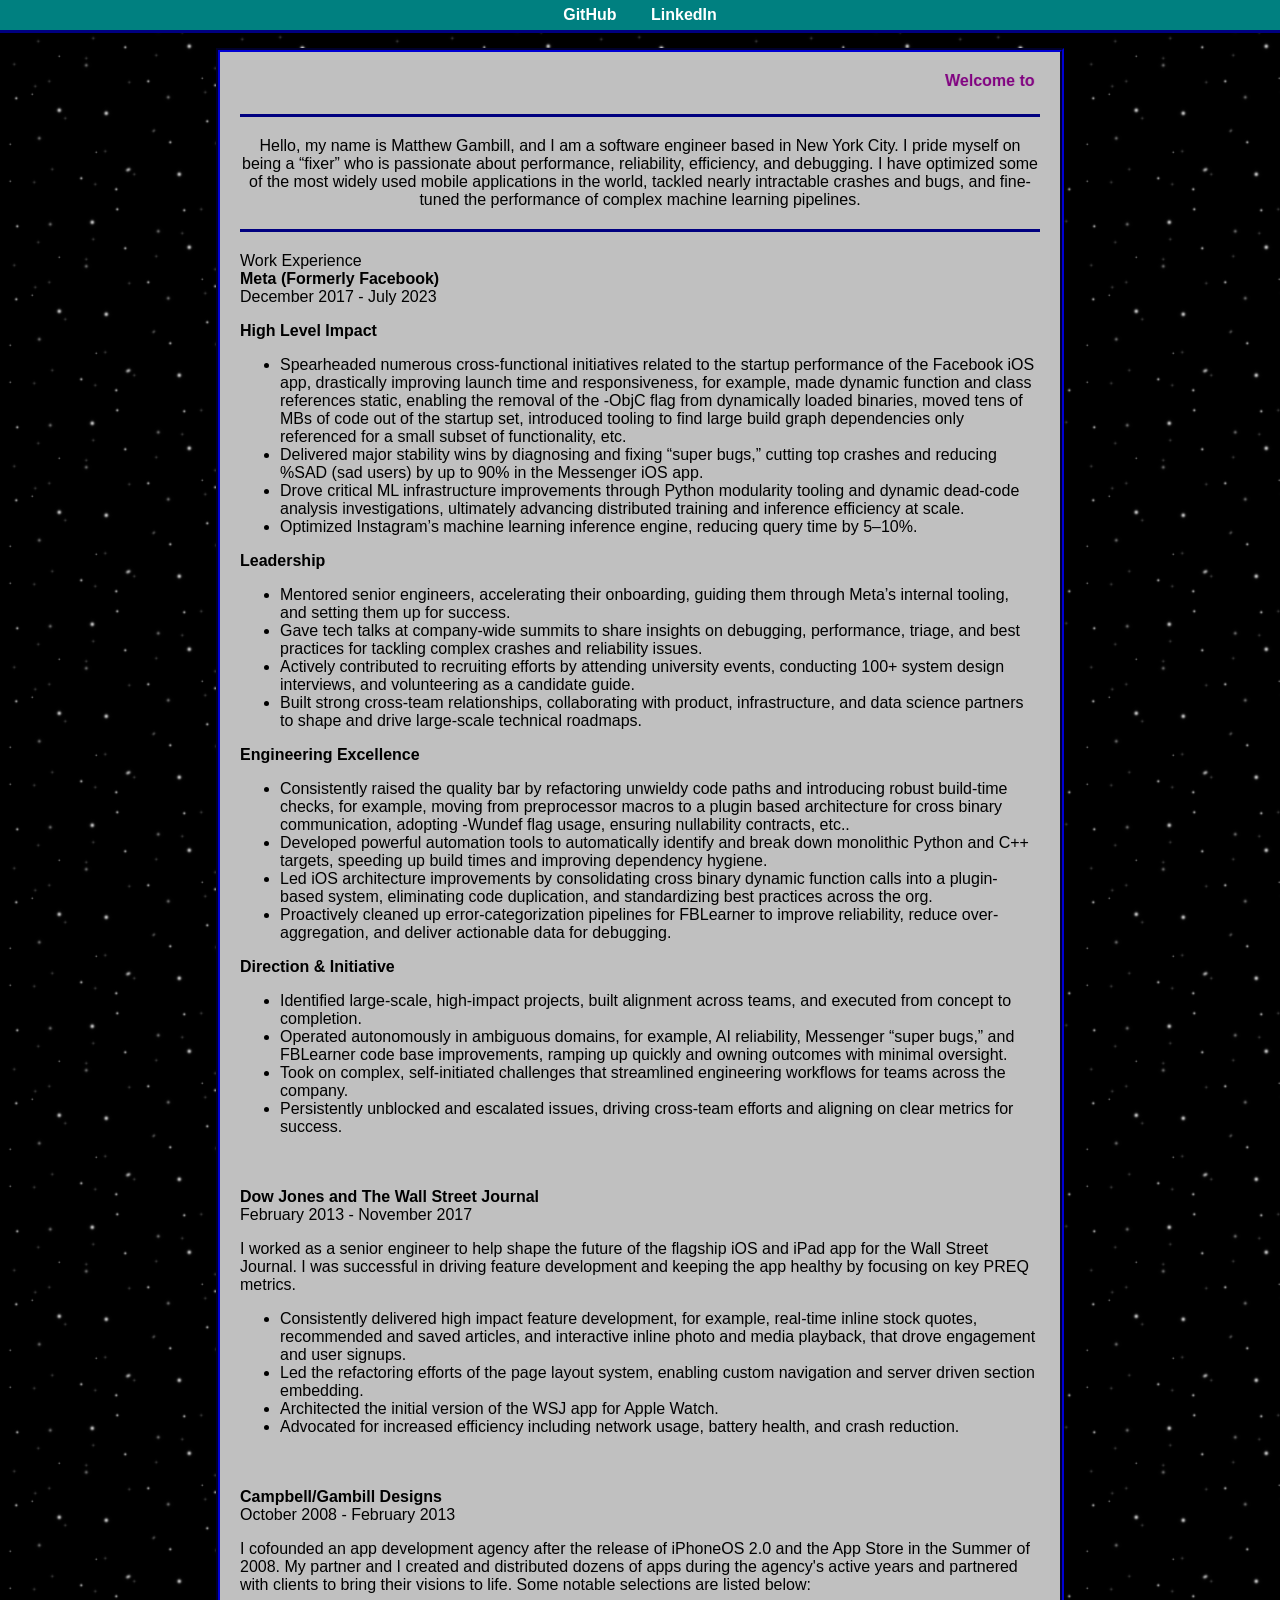
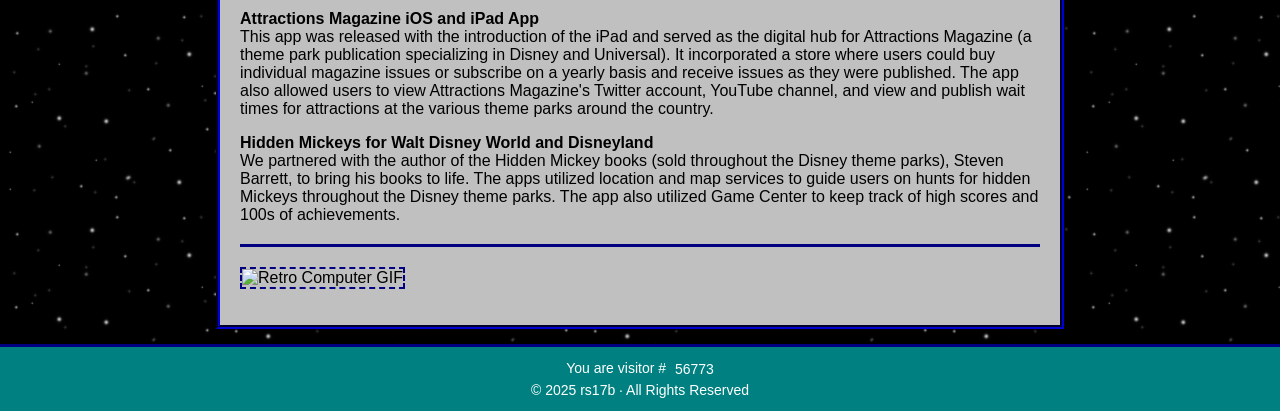
==== index.html @ 5451d9e7 "add index.html" ====
<!DOCTYPE html>
<html>
<head>
  <meta charset="utf-8">
  <title>rs17b...in space!</title>
  <style>
    body {
      background-color: #000;
      background-image: url('space.gif'); 
      background-repeat: repeat;
      font-family: "Comic Sans", "Comic Sans MS", "Chalkboard", "ChalkboardSE-Regular", sans-serif;
      color: #000000;
      margin: 0;
      padding: 0;
    }
    @keyframes blink {
      0%   { opacity: 1; }
      50%  { opacity: 0; }
      100% { opacity: 1; }
    }
    .blink {
      animation: blink 1s infinite;
    }
    .navbar {
      background-color: #008080;
      text-align: center;
      padding: 6px 0;
      border-bottom: 3px solid #000080;
    }
    .navbar a {
      font-weight: bold;
      color: #FFFFFF;
      text-decoration: none;
      margin: 0 15px;
    }
    .navbar a:hover {
      text-decoration: underline;
    }
    .container {
      width: 80%;
      max-width: 800px;
      margin: 15px auto;
      background-color: #C0C0C0;
      border: 4px groove #000080;
      padding: 20px;
    }

    h1 {
      color: #000080;
      text-align: center;
    }
    footer {
      text-align: center;
      font-size: 14px;
      background-color: #008080; /* teal */
      border-top: 3px solid #000080;
      padding: 8px 0;
      color: #FFFFFF;
    }
    footer p {
      margin: 5px 0;
    }
    .web-rings {
      margin-top: 10px;
    }
    .web-rings a {
      font-weight: bold;
      color: #FFFFFF;
      text-decoration: none;
      margin: 0 10px;
    }
    .web-rings a:hover {
      text-decoration: underline;
    }
    .counter {
      display: inline-block;
      vertical-align: middle;
      margin-left: 5px;
    }
    .counter img {
      width: 16px;
      height: 22px;
      margin: 0 1px;
    }
    hr {
      border: none;
      border-top: 3px solid #000080; 
      margin: 20px 0;
    }
  </style>
</head>
<body>
  <div class="navbar">
<!--     <a href="about.html">About</a> -->
    <a href="https://github.com/rs17b">GitHub</a>
    <a href="https://www.linkedin.com/in/rs17b">LinkedIn</a>
  </div>
  <div class="container">
    <marquee behavior="scroll" direction="left" scrollamount="4" style="color: #800080; font-weight: bold;">
      Welcome to My Website!!! The Official Homepage for All Things Matthew Gambill!!!! 
    </marquee>
    <hr>
    <p align="center">
		Hello, my name is Matthew Gambill, and I am a software engineer based in New York City. I pride myself on being a “fixer” who is passionate about performance, reliability, efficiency, and debugging. I have optimized some of the most widely used mobile applications in the world, tackled nearly intractable crashes and bugs, and fine-tuned the performance of complex machine learning pipelines.
    </p>
    <hr>
    <p>
    	Work Experience
    	<br>
    	<strong>Meta (Formerly Facebook)</strong>
    	<br>
    	December 2017 - July 2023
    	<br>
    	<p>
			<strong>High Level Impact</strong>
			<br>
			<ul>
				<li>Spearheaded numerous cross-functional initiatives related to the startup performance of the Facebook iOS app, drastically improving launch time and responsiveness, for example, made dynamic function and class references static, enabling the removal of the -ObjC flag from dynamically loaded binaries, moved tens of MBs of code out of the startup set, introduced tooling to find large build graph dependencies only referenced for a small subset of functionality, etc.</li>
				<li>Delivered major stability wins by diagnosing and fixing “super bugs,” cutting top crashes and reducing %SAD (sad users) by up to 90% in the Messenger iOS app.</li>
				<li>Drove critical ML infrastructure improvements through Python modularity tooling and dynamic dead-code analysis investigations, ultimately advancing distributed training and inference efficiency at scale.</li>
				<li>Optimized Instagram’s machine learning inference engine, reducing query time by 5–10%.</li>
			</ul>
			<strong>Leadership</strong>
			<br>
			<ul>
				<li>Mentored senior engineers, accelerating their onboarding, guiding them through Meta’s internal tooling, and setting them up for success.</li>
				<li>Gave tech talks at company-wide summits to share insights on debugging, performance, triage, and best practices for tackling complex crashes and reliability issues.</li>
				<li>Actively contributed to recruiting efforts by attending university events, conducting 100+ system design interviews, and volunteering as a candidate guide.</li>
				<li>Built strong cross-team relationships, collaborating with product, infrastructure, and data science partners to shape and drive large-scale technical roadmaps.</li>
			</ul>
			<strong>Engineering Excellence</strong>
			<br>
			<ul>
				<li>Consistently raised the quality bar by refactoring unwieldy code paths and introducing robust build-time checks, for example, moving from preprocessor macros to a plugin based architecture for cross binary communication, adopting -Wundef flag usage, ensuring nullability contracts, etc..</li>
				<li>Developed powerful automation tools to automatically identify and break down monolithic Python and C++ targets, speeding up build times and improving dependency hygiene.</li>
				<li>Led iOS architecture improvements by consolidating cross binary dynamic function calls into a plugin-based system, eliminating code duplication, and standardizing best practices across the org.</li>
				<li>Proactively cleaned up error-categorization pipelines for FBLearner to improve reliability, reduce over-aggregation, and deliver actionable data for debugging.</li>
			</ul>
			<strong>Direction & Initiative</strong>
			<br>
			<ul>
				<li>Identified large-scale, high-impact projects, built alignment across teams, and executed from concept to completion.</li>
				<li>Operated autonomously in ambiguous domains, for example, AI reliability, Messenger “super bugs,” and FBLearner code base improvements, ramping up quickly and owning outcomes with minimal oversight.</li>
				<li>Took on complex, self-initiated challenges that streamlined engineering workflows for teams across the company.</li>
				<li>Persistently unblocked and escalated issues, driving cross-team efforts and aligning on clear metrics for success.</li>
			</ul>
		</p>
    	<br>
    	<br>
    	<strong>Dow Jones and The Wall Street Journal</strong>
    	<br>
    	February 2013 - November 2017
    	<br>
    	<p>
    		I worked as a senior engineer to help shape the future of the flagship iOS and iPad app for the Wall Street Journal. I was successful in driving feature development and keeping the app healthy by focusing on key PREQ metrics.
    		<ul>
    			<li>Consistently delivered high impact feature development, for example, real-time inline stock quotes, recommended and saved articles, and interactive inline photo and media playback, that drove engagement and user signups.</li>
    			<li>Led the refactoring efforts of the page layout system, enabling custom navigation and server driven section embedding.</li>
    			<li>Architected the initial version of the WSJ app for Apple Watch.</li>
    			<li>Advocated for increased efficiency including network usage, battery health, and crash reduction.</li>
    		</ul>
		</p>
    	<br>
    	<br>
    	<strong>Campbell/Gambill Designs</strong>
    	<br>
    	October 2008 - February 2013
    	<br>
    	<p>
    		I cofounded an app development agency after the release of iPhoneOS 2.0 and the App Store in the Summer of 2008. My partner and I created and distributed dozens of apps during the agency's active years and partnered with clients to bring their visions to life. Some notable selections are listed below:
    		<p>
    			<strong>Attractions Magazine iOS and iPad App</strong>
	    		<br>
    			This app was released with the introduction of the iPad and served as the digital hub for Attractions Magazine (a theme park publication specializing in Disney and Universal). It incorporated a store where users could buy individual magazine issues or subscribe on a yearly basis and receive issues as they were published. The app also allowed users to view Attractions Magazine's Twitter account, YouTube channel, and view and publish wait times for attractions at the various theme parks around the country.
    		</p>
    		<p>
    			<strong>Hidden Mickeys for Walt Disney World and Disneyland</strong>
	    		<br>
				We partnered with the author of the Hidden Mickey books (sold throughout the Disney theme parks), Steven Barrett, to bring his books to life. The apps utilized location and map services to guide users on hunts for hidden Mickeys throughout the Disney theme parks. The app also utilized Game Center to keep track of high scores and 100s of achievements.
    		</p>
		</p>
    </p>
    <hr>
    <p>
      <img 
        src="https://media.giphy.com/media/l0HUpt2s9Pclgt9Vm/giphy.gif" 
        width="200" 
        height="150" 
        style="border: 2px dashed #000080;" 
        alt="Retro Computer GIF"
      >
    </p>
  </div>
  <footer>
    <p>
      You are visitor #
      <span id="counter" class="counter"></span>
    </p>
    <p>&copy; 2025 rs17b &middot; All Rights Reserved</p>
  </footer>
  <script>
    const randomVisitorCount = Math.floor(Math.random() * 99999) + 1;
    const counterContainer = document.getElementById('counter');
    const textContainer = document.createElement('div');
    textContainer.textContent = randomVisitorCount;
    counterContainer.appendChild(textContainer);
  </script>
</body>
</html>
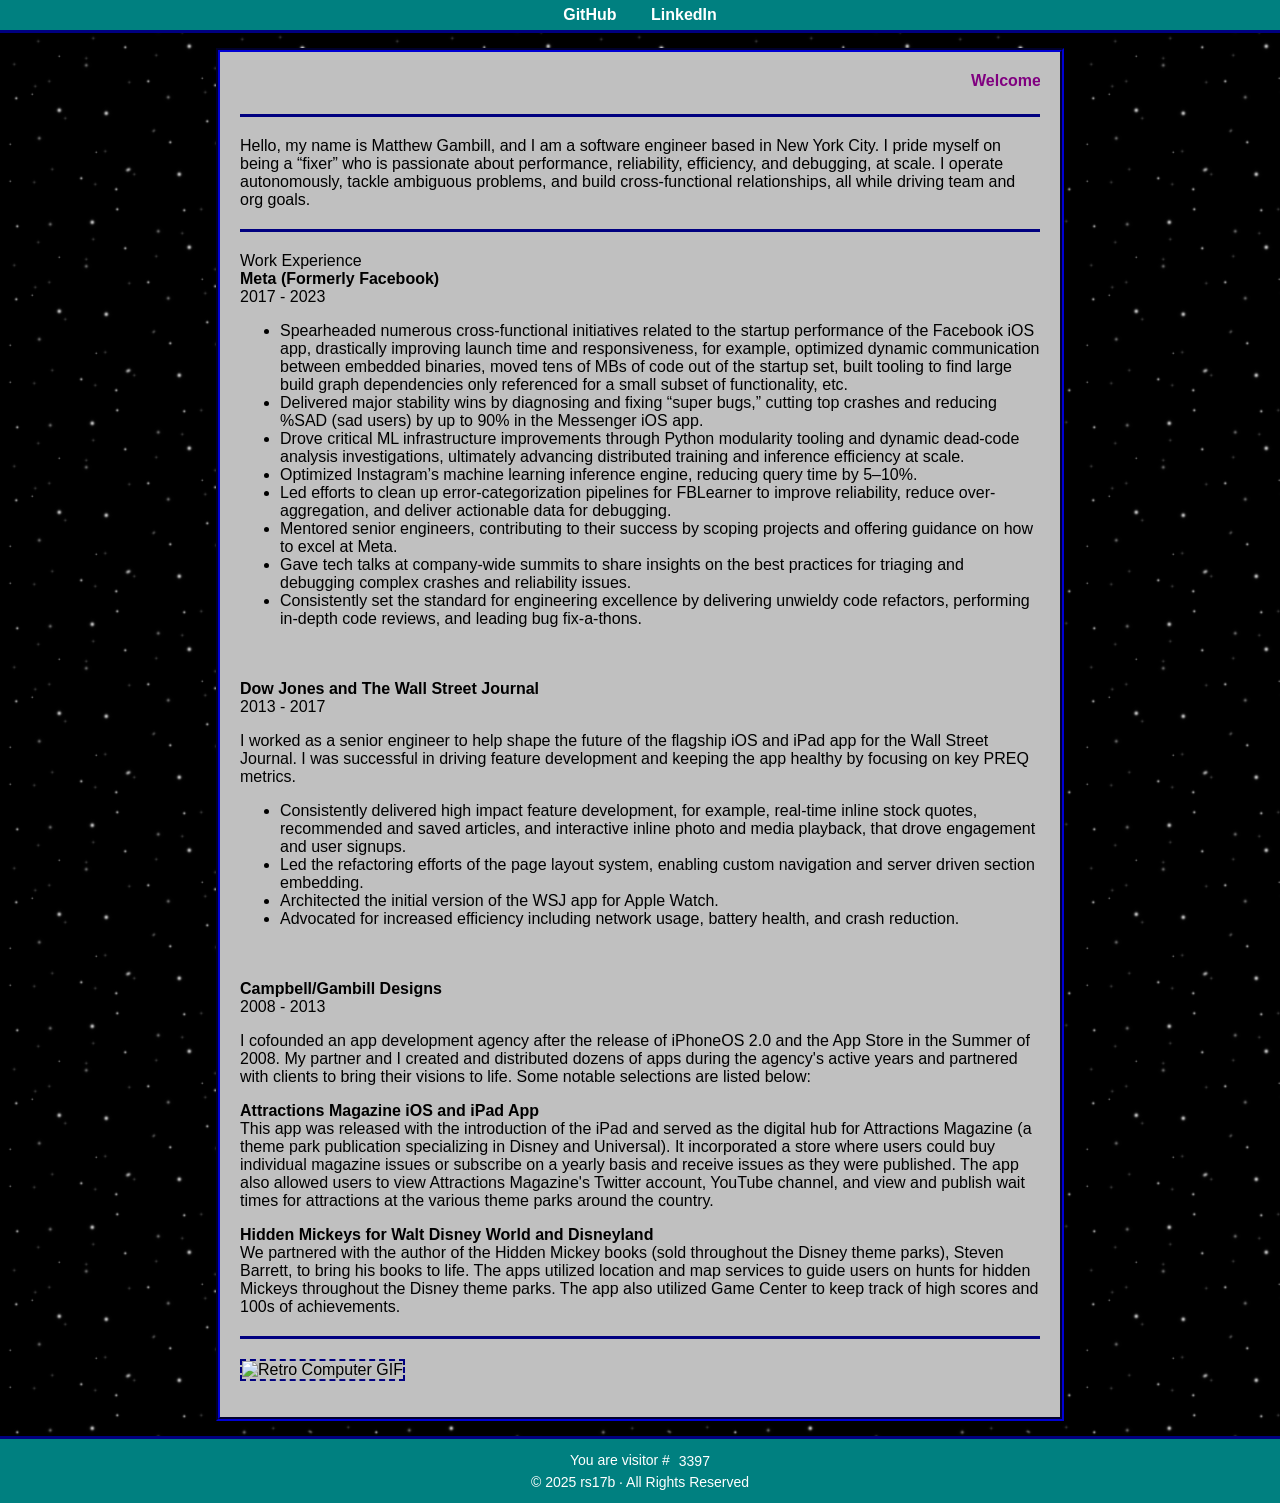
==== commit 7364d868: "update formatting and verbiage" ====
--- a/index.html
+++ b/index.html
@@ -100,8 +100,8 @@
       Welcome to My Website!!! The Official Homepage for All Things Matthew Gambill!!!! 
     </marquee>
     <hr>
-    <p align="center">
-		Hello, my name is Matthew Gambill, and I am a software engineer based in New York City. I pride myself on being a “fixer” who is passionate about performance, reliability, efficiency, and debugging. I have optimized some of the most widely used mobile applications in the world, tackled nearly intractable crashes and bugs, and fine-tuned the performance of complex machine learning pipelines.
+    <p align="left">
+		Hello, my name is Matthew Gambill, and I am a software engineer based in New York City. I pride myself on being a “fixer” who is passionate about performance, reliability, efficiency, and debugging, at scale. I operate autonomously, tackle ambiguous problems, and build cross-functional relationships, all while driving team and org goals.
     </p>
     <hr>
     <p>
@@ -109,47 +109,25 @@
     	<br>
     	<strong>Meta (Formerly Facebook)</strong>
     	<br>
-    	December 2017 - July 2023
+    	2017 - 2023
     	<br>
     	<p>
-			<strong>High Level Impact</strong>
-			<br>
 			<ul>
-				<li>Spearheaded numerous cross-functional initiatives related to the startup performance of the Facebook iOS app, drastically improving launch time and responsiveness, for example, made dynamic function and class references static, enabling the removal of the -ObjC flag from dynamically loaded binaries, moved tens of MBs of code out of the startup set, introduced tooling to find large build graph dependencies only referenced for a small subset of functionality, etc.</li>
+				<li>Spearheaded numerous cross-functional initiatives related to the startup performance of the Facebook iOS app, drastically improving launch time and responsiveness, for example, optimized dynamic communication between embedded binaries, moved tens of MBs of code out of the startup set, built tooling to find large build graph dependencies only referenced for a small subset of functionality, etc.</li>
 				<li>Delivered major stability wins by diagnosing and fixing “super bugs,” cutting top crashes and reducing %SAD (sad users) by up to 90% in the Messenger iOS app.</li>
 				<li>Drove critical ML infrastructure improvements through Python modularity tooling and dynamic dead-code analysis investigations, ultimately advancing distributed training and inference efficiency at scale.</li>
-				<li>Optimized Instagram’s machine learning inference engine, reducing query time by 5–10%.</li>
-			</ul>
-			<strong>Leadership</strong>
-			<br>
-			<ul>
-				<li>Mentored senior engineers, accelerating their onboarding, guiding them through Meta’s internal tooling, and setting them up for success.</li>
-				<li>Gave tech talks at company-wide summits to share insights on debugging, performance, triage, and best practices for tackling complex crashes and reliability issues.</li>
-				<li>Actively contributed to recruiting efforts by attending university events, conducting 100+ system design interviews, and volunteering as a candidate guide.</li>
-				<li>Built strong cross-team relationships, collaborating with product, infrastructure, and data science partners to shape and drive large-scale technical roadmaps.</li>
-			</ul>
-			<strong>Engineering Excellence</strong>
-			<br>
-			<ul>
-				<li>Consistently raised the quality bar by refactoring unwieldy code paths and introducing robust build-time checks, for example, moving from preprocessor macros to a plugin based architecture for cross binary communication, adopting -Wundef flag usage, ensuring nullability contracts, etc..</li>
-				<li>Developed powerful automation tools to automatically identify and break down monolithic Python and C++ targets, speeding up build times and improving dependency hygiene.</li>
-				<li>Led iOS architecture improvements by consolidating cross binary dynamic function calls into a plugin-based system, eliminating code duplication, and standardizing best practices across the org.</li>
-				<li>Proactively cleaned up error-categorization pipelines for FBLearner to improve reliability, reduce over-aggregation, and deliver actionable data for debugging.</li>
-			</ul>
-			<strong>Direction & Initiative</strong>
-			<br>
-			<ul>
-				<li>Identified large-scale, high-impact projects, built alignment across teams, and executed from concept to completion.</li>
-				<li>Operated autonomously in ambiguous domains, for example, AI reliability, Messenger “super bugs,” and FBLearner code base improvements, ramping up quickly and owning outcomes with minimal oversight.</li>
-				<li>Took on complex, self-initiated challenges that streamlined engineering workflows for teams across the company.</li>
-				<li>Persistently unblocked and escalated issues, driving cross-team efforts and aligning on clear metrics for success.</li>
+				<li>Optimized Instagram’s machine learning inference engine, reducing query time by 5–10%.</il>
+				<li>Led efforts to clean up error-categorization pipelines for FBLearner to improve reliability, reduce over-aggregation, and deliver actionable data for debugging.</li>
+				<li>Mentored senior engineers, contributing to their success by scoping projects and offering guidance on how to excel at Meta.</li>
+				<li>Gave tech talks at company-wide summits to share insights on the best practices for triaging and debugging complex crashes and reliability issues.</li>
+				<li>Consistently set the standard for engineering excellence by delivering unwieldy code refactors, performing in-depth code reviews, and leading bug fix-a-thons.</li>
 			</ul>
 		</p>
     	<br>
     	<br>
     	<strong>Dow Jones and The Wall Street Journal</strong>
     	<br>
-    	February 2013 - November 2017
+    	2013 - 2017
     	<br>
     	<p>
     		I worked as a senior engineer to help shape the future of the flagship iOS and iPad app for the Wall Street Journal. I was successful in driving feature development and keeping the app healthy by focusing on key PREQ metrics.
@@ -164,7 +142,7 @@
     	<br>
     	<strong>Campbell/Gambill Designs</strong>
     	<br>
-    	October 2008 - February 2013
+    	2008 - 2013
     	<br>
     	<p>
     		I cofounded an app development agency after the release of iPhoneOS 2.0 and the App Store in the Summer of 2008. My partner and I created and distributed dozens of apps during the agency's active years and partnered with clients to bring their visions to life. Some notable selections are listed below:
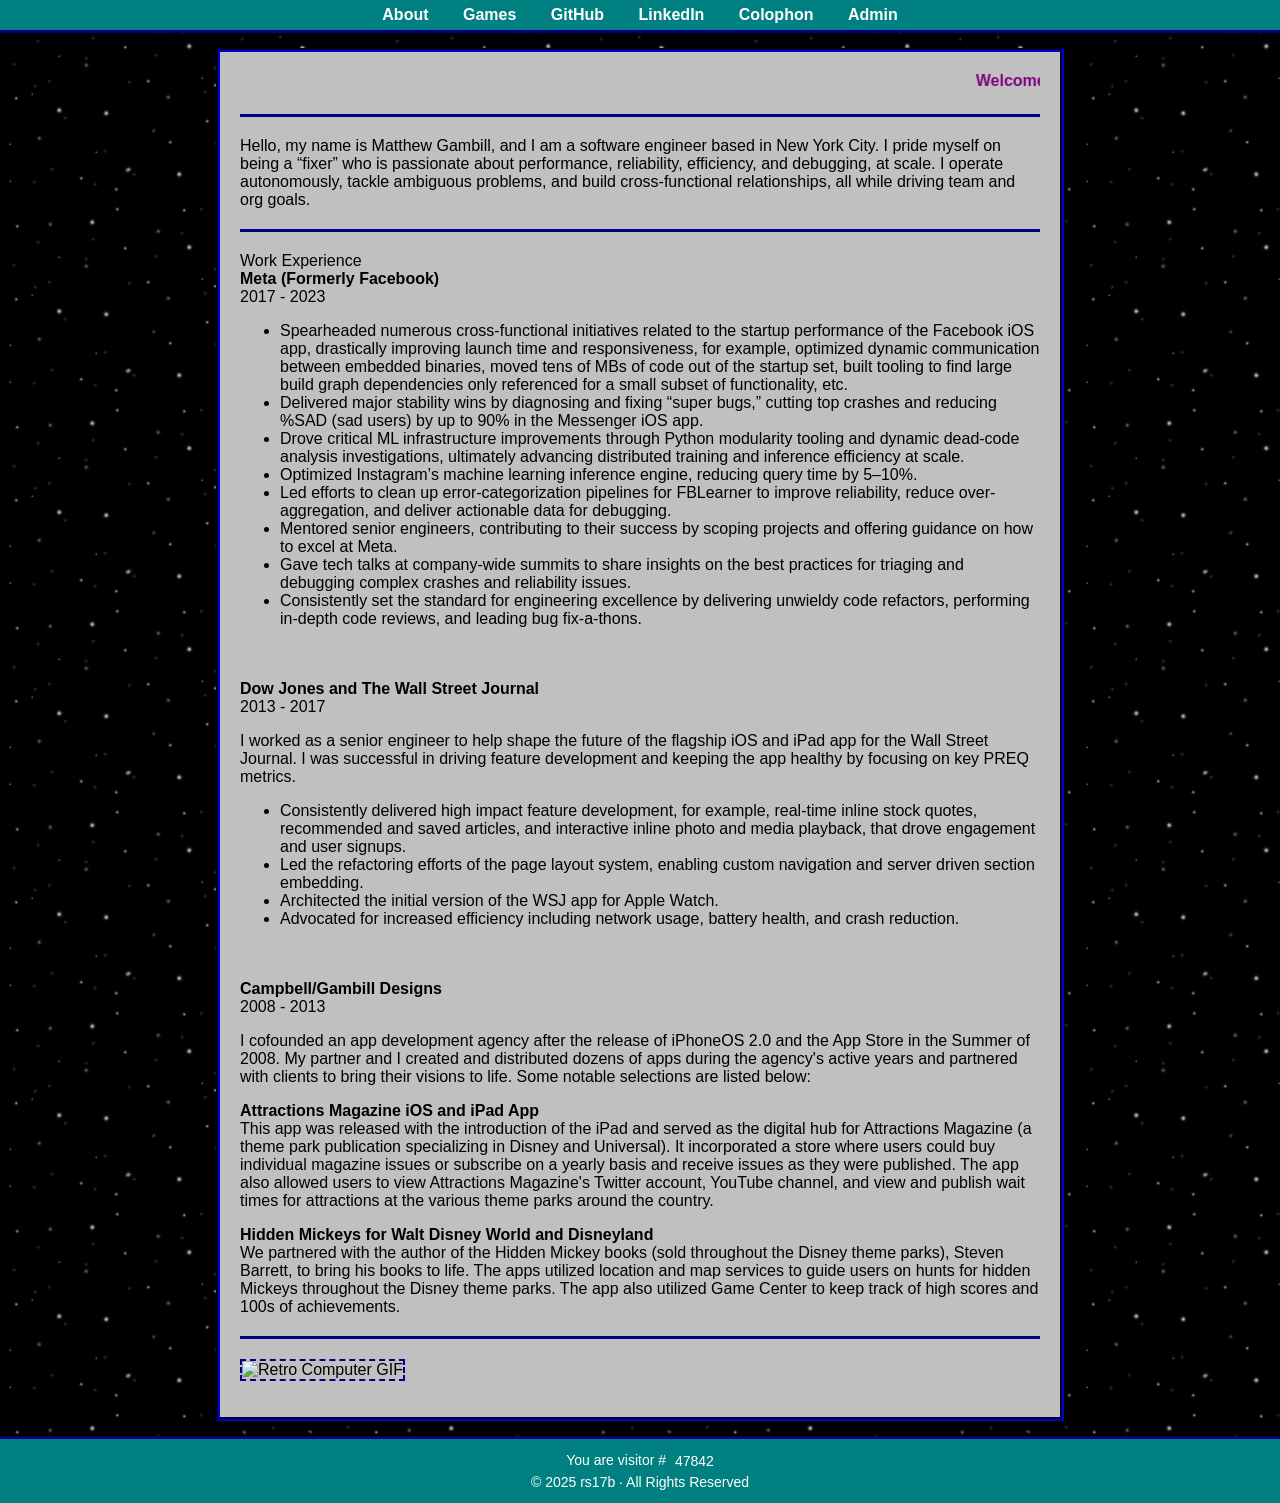
==== commit 6e7893f4: "Add new sections + under_construction" ====
--- a/index.html
+++ b/index.html
@@ -91,9 +91,12 @@
 </head>
 <body>
   <div class="navbar">
-<!--     <a href="about.html">About</a> -->
+    <a href="index.html">About</a>
+    <a href="under_construction.html">Games</a>
     <a href="https://github.com/rs17b">GitHub</a>
     <a href="https://www.linkedin.com/in/rs17b">LinkedIn</a>
+    <a href="under_construction.html">Colophon</a>
+    <a href="under_construction.html">Admin</a>
   </div>
   <div class="container">
     <marquee behavior="scroll" direction="left" scrollamount="4" style="color: #800080; font-weight: bold;">
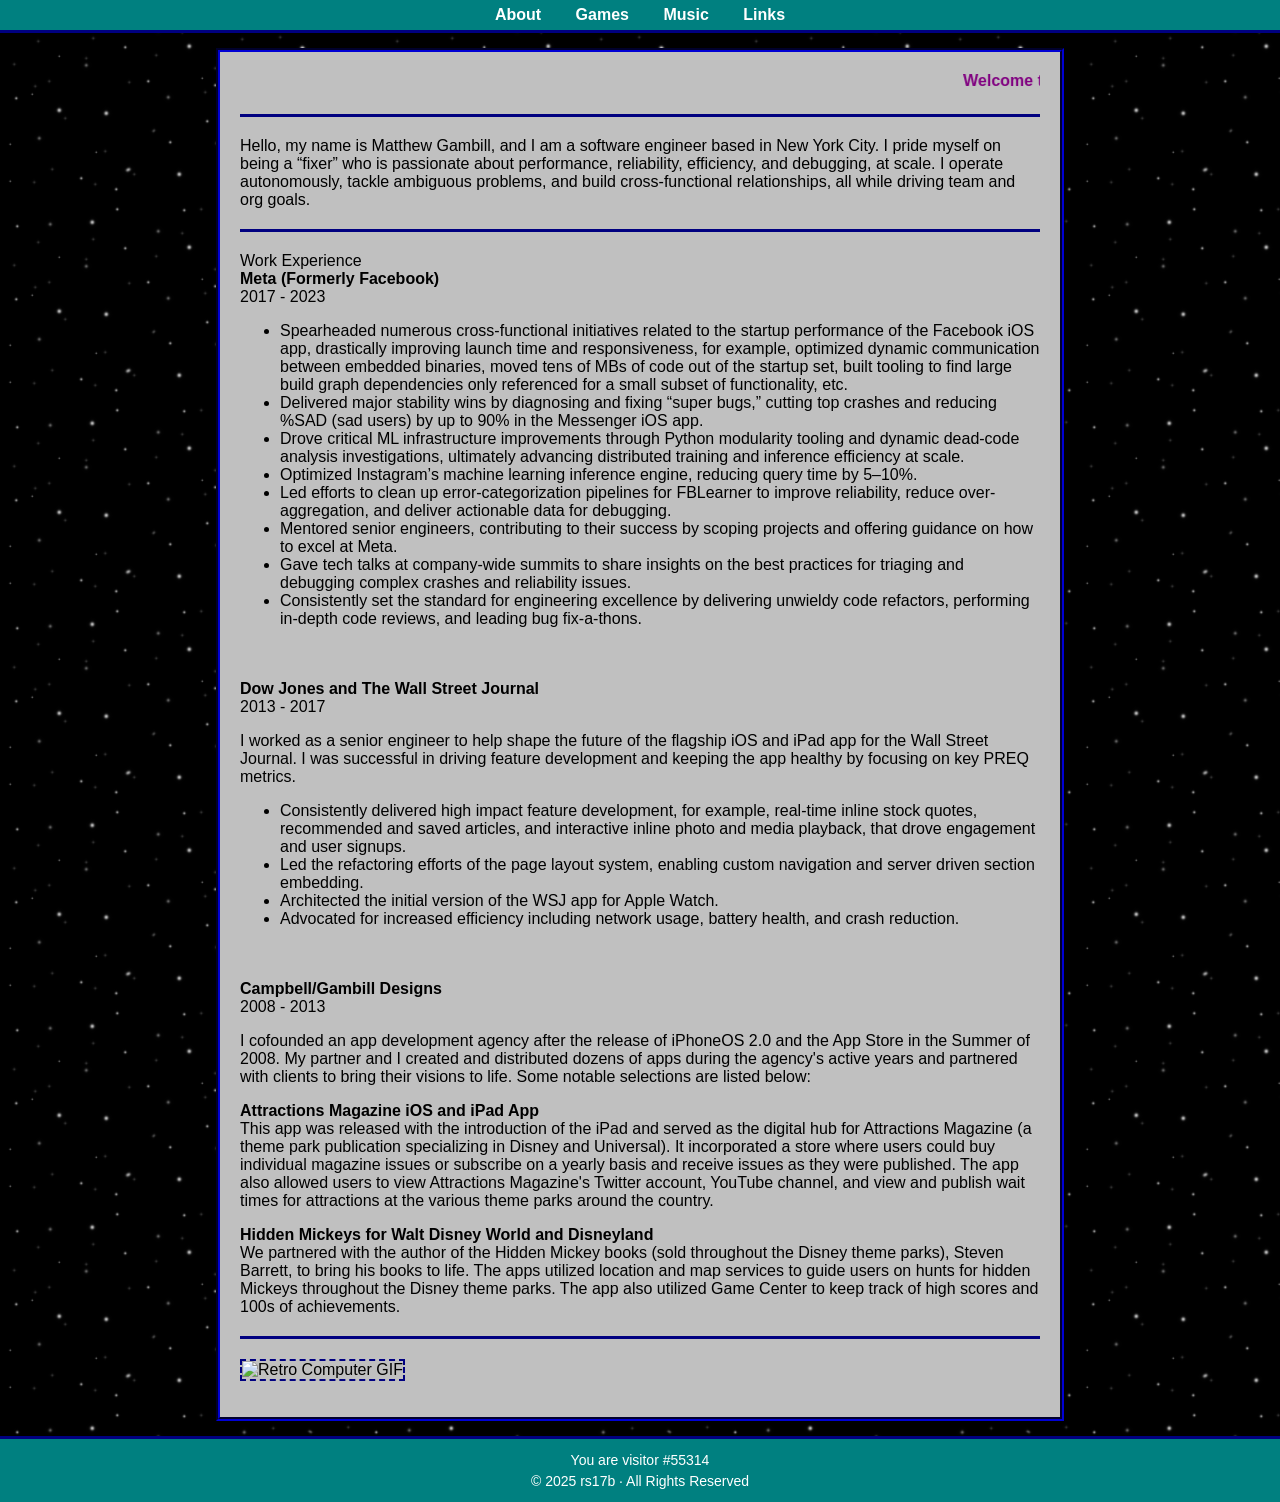
==== commit a9c70b3e: "Modified layout" ====
--- a/index.html
+++ b/index.html
@@ -3,100 +3,15 @@
 <head>
   <meta charset="utf-8">
   <title>rs17b...in space!</title>
-  <style>
-    body {
-      background-color: #000;
-      background-image: url('space.gif'); 
-      background-repeat: repeat;
-      font-family: "Comic Sans", "Comic Sans MS", "Chalkboard", "ChalkboardSE-Regular", sans-serif;
-      color: #000000;
-      margin: 0;
-      padding: 0;
-    }
-    @keyframes blink {
-      0%   { opacity: 1; }
-      50%  { opacity: 0; }
-      100% { opacity: 1; }
-    }
-    .blink {
-      animation: blink 1s infinite;
-    }
-    .navbar {
-      background-color: #008080;
-      text-align: center;
-      padding: 6px 0;
-      border-bottom: 3px solid #000080;
-    }
-    .navbar a {
-      font-weight: bold;
-      color: #FFFFFF;
-      text-decoration: none;
-      margin: 0 15px;
-    }
-    .navbar a:hover {
-      text-decoration: underline;
-    }
-    .container {
-      width: 80%;
-      max-width: 800px;
-      margin: 15px auto;
-      background-color: #C0C0C0;
-      border: 4px groove #000080;
-      padding: 20px;
-    }
+  <link rel="stylesheet" href="styles.css">
+</head>
 
-    h1 {
-      color: #000080;
-      text-align: center;
-    }
-    footer {
-      text-align: center;
-      font-size: 14px;
-      background-color: #008080; /* teal */
-      border-top: 3px solid #000080;
-      padding: 8px 0;
-      color: #FFFFFF;
-    }
-    footer p {
-      margin: 5px 0;
-    }
-    .web-rings {
-      margin-top: 10px;
-    }
-    .web-rings a {
-      font-weight: bold;
-      color: #FFFFFF;
-      text-decoration: none;
-      margin: 0 10px;
-    }
-    .web-rings a:hover {
-      text-decoration: underline;
-    }
-    .counter {
-      display: inline-block;
-      vertical-align: middle;
-      margin-left: 5px;
-    }
-    .counter img {
-      width: 16px;
-      height: 22px;
-      margin: 0 1px;
-    }
-    hr {
-      border: none;
-      border-top: 3px solid #000080; 
-      margin: 20px 0;
-    }
-  </style>
-</head>
 <body>
   <div class="navbar">
     <a href="index.html">About</a>
-    <a href="under_construction.html">Games</a>
-    <a href="https://github.com/rs17b">GitHub</a>
-    <a href="https://www.linkedin.com/in/rs17b">LinkedIn</a>
-    <a href="under_construction.html">Colophon</a>
-    <a href="under_construction.html">Admin</a>
+    <a href="games.html">Games</a>
+    <a href="under_construction.html">Music</a>
+    <a href="links.html">Links</a>
   </div>
   <div class="container">
     <marquee behavior="scroll" direction="left" scrollamount="4" style="color: #800080; font-weight: bold;">
@@ -172,19 +87,16 @@
       >
     </p>
   </div>
+
   <footer>
-    <p>
-      You are visitor #
-      <span id="counter" class="counter"></span>
+    <p id="counter">
+      You are visitor #00000
     </p>
     <p>&copy; 2025 rs17b &middot; All Rights Reserved</p>
   </footer>
   <script>
-    const randomVisitorCount = Math.floor(Math.random() * 99999) + 1;
-    const counterContainer = document.getElementById('counter');
-    const textContainer = document.createElement('div');
-    textContainer.textContent = randomVisitorCount;
-    counterContainer.appendChild(textContainer);
+    const randomVisitorCount = (Math.floor(Math.random() * 99998) + 1).toString().padStart(5, '0');
+	document.getElementById('counter').textContent = 'You are visitor #' + randomVisitorCount;
   </script>
 </body>
 </html>
--- a/styles.css
+++ b/styles.css
@@ -0,0 +1,135 @@
+body {
+  background-color: #000;
+  background-image: url('space.gif');
+  background-repeat: repeat;
+  font-family: "Comic Sans", "Comic Sans MS", "Chalkboard", "ChalkboardSE-Regular", sans-serif;
+  color: #000000;
+  margin: 0;
+  padding: 0;
+}
+
+@keyframes blink {
+  0%   { opacity: 1; }
+  50%  { opacity: 0; }
+  100% { opacity: 1; }
+}
+.blink {
+  animation: blink 1s infinite;
+}
+
+.navbar {
+  background-color: #008080; /* teal accent */
+  text-align: center;
+  padding: 6px 0;
+  border-bottom: 3px solid #000080; /* navy border at bottom */
+}
+.navbar a {
+  font-weight: bold;
+  color: #FFFFFF; /* white text for contrast on teal */
+  text-decoration: none;
+  margin: 0 15px;
+}
+.navbar a:hover {
+  text-decoration: underline;
+}
+
+.container {
+  width: 80%;
+  max-width: 800px;
+  margin: 15px auto;
+  background-color: #C0C0C0;
+  border: 4px groove #000080;
+  padding: 20px;
+}
+
+h1 {
+  color: #000080;
+  text-align: center;
+}
+
+hr {
+  border: none;
+  border-top: 3px solid #000080; 
+  margin: 20px 0;
+}
+
+footer {
+  text-align: center;
+  font-size: 14px;
+  background-color: #008080; /* teal */
+  border-top: 3px solid #000080;
+  padding: 8px 0;
+  color: #FFFFFF; /* white text */
+}
+footer p {
+  margin: 5px 0;
+}
+
+.web-rings {
+  margin-top: 10px;
+}
+.web-rings a {
+  font-weight: bold;
+  color: #FFFFFF;
+  text-decoration: none;
+  margin: 0 10px;
+}
+.web-rings a:hover {
+  text-decoration: underline;
+}
+
+.counter {
+  display: inline-block;
+  vertical-align: middle;
+  margin-left: 5px;
+}
+
+.links-section table {
+  border: 2px solid #000080; 
+  background-color: #FFFFFF; 
+  margin: 0 auto; 
+  border-collapse: collapse;
+}
+.links-section td {
+  border: 1px solid #000080;
+  padding: 8px 15px;
+  text-align: center;
+}
+.links-section a {
+  font-weight: bold;
+  color: #000080;
+  text-decoration: none;
+}
+.links-section a:hover {
+  text-decoration: underline;
+}
+
+.favorites-section {
+  margin-top: 20px;
+}
+.favorites-section h2 {
+  color: #800080;
+  text-align: center;
+}
+.favorites-section table {
+  border: 2px solid #000080; 
+  background-color: #FFFFFF; 
+  margin: 0 auto; 
+  border-collapse: collapse;
+  width: 90%;
+  max-width: 600px;
+}
+.favorites-section th, 
+.favorites-section td {
+  border: 1px solid #000080;
+  padding: 8px;
+  text-align: center;
+}
+.favorites-section a {
+  color: #000080;
+  font-weight: bold;
+  text-decoration: none;
+}
+.favorites-section a:hover {
+  text-decoration: underline;
+}
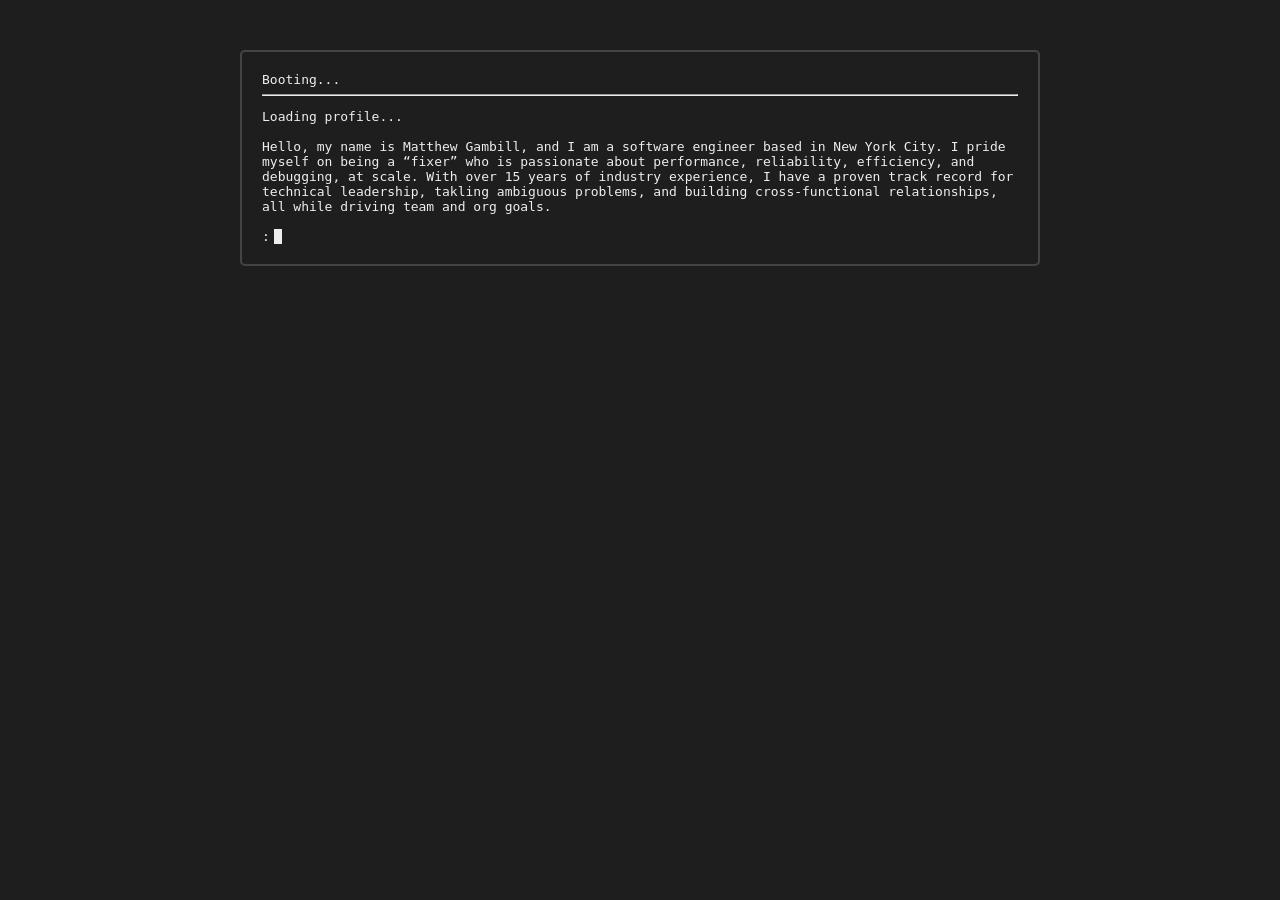
==== commit 38bb7886: "Changed site to terminal layout" ====
--- a/index.html
+++ b/index.html
@@ -1,102 +1,113 @@
 <!DOCTYPE html>
-<html>
+<html lang="en">
 <head>
-  <meta charset="utf-8">
-  <title>rs17b...in space!</title>
-  <link rel="stylesheet" href="styles.css">
+  <meta charset="UTF-8" />
+  <meta name="viewport" content="width=device-width, initial-scale=1.0"/>
+  <link rel="stylesheet" href="styles.css" />
+  <title>rs17b</title>
 </head>
+<body>
+  <div class="terminal">
+    <div id="output"></div>
+    :<span id="cursor">|</span>
+  </div>
+  <script>
+    const lines = [
+      "Booting...",
+      "<hr>",
+      
+      "<p>",
+      "Loading profile...",
+      "<br>",
+      "Hello, my name is Matthew Gambill, and I am a software engineer based in New York City. I pride myself on being a “fixer” who is passionate about performance, reliability, efficiency, and debugging, at scale. With over 15 years of industry experience, I have a proven track record for technical leadership, takling ambiguous problems, and building cross-functional relationships, all while driving team and org goals.",
+      "<br>",
+      "<span class='success'>[SUCCESS]</span>",
+      "<hr>",
+      "</p>",
+      
+      "<p>",
+      "Loading work experience...",
+      "</p>",
+      
+      "<p>",
+      "<span class='highlight'>Meta (Formerly Facebook) 2017 - 2023</span>",
+      "<li>Spearheaded numerous cross-functional initiatives related to the startup performance of the Facebook iOS app, drastically improving launch time and responsiveness, for example, optimized dynamic communication between embedded binaries, moved tens of MBs of code out of the startup set, built tooling to find large build graph dependencies only referenced for a small subset of functionality, etc.</li>",
+      "<li>Delivered major stability wins by diagnosing and fixing \"super bugs,\" cutting top crashes and reducing %SAD (sad users) by up to 90% in the Messenger iOS app.</li>",
+      "<li>Drove critical ML infrastructure improvements through Python modularity tooling and dynamic dead-code analysis investigations, ultimately advancing distributed training and inference efficiency at scale.</li>",
+      "<li>Optimized Instagram’s machine learning inference engine, reducing query time by 5–10%.</li>",
+      "<li>Led efforts to clean up error-categorization pipelines for FBLearner to improve reliability, reduce over-aggregation, and deliver actionable data for debugging.</li>",
+      "<li>Mentored senior engineers, contributing to their success by scoping projects and offering guidance on how to excel at Meta.</li>",
+      "<li>Gave tech talks at company-wide summits to share insights on the best practices for triaging and debugging complex crashes and reliability issues.</li>",
+      "<li>Consistently set the standard for engineering excellence by delivering unwieldy code refactors, performing in-depth code reviews, and leading bug fix-a-thons.</li>",
+      "</p>",
 
-<body>
-  <div class="navbar">
-    <a href="index.html">About</a>
-    <a href="games.html">Games</a>
-    <a href="under_construction.html">Music</a>
-    <a href="links.html">Links</a>
-  </div>
-  <div class="container">
-    <marquee behavior="scroll" direction="left" scrollamount="4" style="color: #800080; font-weight: bold;">
-      Welcome to My Website!!! The Official Homepage for All Things Matthew Gambill!!!! 
-    </marquee>
-    <hr>
-    <p align="left">
-		Hello, my name is Matthew Gambill, and I am a software engineer based in New York City. I pride myself on being a “fixer” who is passionate about performance, reliability, efficiency, and debugging, at scale. I operate autonomously, tackle ambiguous problems, and build cross-functional relationships, all while driving team and org goals.
-    </p>
-    <hr>
-    <p>
-    	Work Experience
-    	<br>
-    	<strong>Meta (Formerly Facebook)</strong>
-    	<br>
-    	2017 - 2023
-    	<br>
-    	<p>
-			<ul>
-				<li>Spearheaded numerous cross-functional initiatives related to the startup performance of the Facebook iOS app, drastically improving launch time and responsiveness, for example, optimized dynamic communication between embedded binaries, moved tens of MBs of code out of the startup set, built tooling to find large build graph dependencies only referenced for a small subset of functionality, etc.</li>
-				<li>Delivered major stability wins by diagnosing and fixing “super bugs,” cutting top crashes and reducing %SAD (sad users) by up to 90% in the Messenger iOS app.</li>
-				<li>Drove critical ML infrastructure improvements through Python modularity tooling and dynamic dead-code analysis investigations, ultimately advancing distributed training and inference efficiency at scale.</li>
-				<li>Optimized Instagram’s machine learning inference engine, reducing query time by 5–10%.</il>
-				<li>Led efforts to clean up error-categorization pipelines for FBLearner to improve reliability, reduce over-aggregation, and deliver actionable data for debugging.</li>
-				<li>Mentored senior engineers, contributing to their success by scoping projects and offering guidance on how to excel at Meta.</li>
-				<li>Gave tech talks at company-wide summits to share insights on the best practices for triaging and debugging complex crashes and reliability issues.</li>
-				<li>Consistently set the standard for engineering excellence by delivering unwieldy code refactors, performing in-depth code reviews, and leading bug fix-a-thons.</li>
-			</ul>
-		</p>
-    	<br>
-    	<br>
-    	<strong>Dow Jones and The Wall Street Journal</strong>
-    	<br>
-    	2013 - 2017
-    	<br>
-    	<p>
-    		I worked as a senior engineer to help shape the future of the flagship iOS and iPad app for the Wall Street Journal. I was successful in driving feature development and keeping the app healthy by focusing on key PREQ metrics.
-    		<ul>
-    			<li>Consistently delivered high impact feature development, for example, real-time inline stock quotes, recommended and saved articles, and interactive inline photo and media playback, that drove engagement and user signups.</li>
-    			<li>Led the refactoring efforts of the page layout system, enabling custom navigation and server driven section embedding.</li>
-    			<li>Architected the initial version of the WSJ app for Apple Watch.</li>
-    			<li>Advocated for increased efficiency including network usage, battery health, and crash reduction.</li>
-    		</ul>
-		</p>
-    	<br>
-    	<br>
-    	<strong>Campbell/Gambill Designs</strong>
-    	<br>
-    	2008 - 2013
-    	<br>
-    	<p>
-    		I cofounded an app development agency after the release of iPhoneOS 2.0 and the App Store in the Summer of 2008. My partner and I created and distributed dozens of apps during the agency's active years and partnered with clients to bring their visions to life. Some notable selections are listed below:
-    		<p>
-    			<strong>Attractions Magazine iOS and iPad App</strong>
-	    		<br>
-    			This app was released with the introduction of the iPad and served as the digital hub for Attractions Magazine (a theme park publication specializing in Disney and Universal). It incorporated a store where users could buy individual magazine issues or subscribe on a yearly basis and receive issues as they were published. The app also allowed users to view Attractions Magazine's Twitter account, YouTube channel, and view and publish wait times for attractions at the various theme parks around the country.
-    		</p>
-    		<p>
-    			<strong>Hidden Mickeys for Walt Disney World and Disneyland</strong>
-	    		<br>
-				We partnered with the author of the Hidden Mickey books (sold throughout the Disney theme parks), Steven Barrett, to bring his books to life. The apps utilized location and map services to guide users on hunts for hidden Mickeys throughout the Disney theme parks. The app also utilized Game Center to keep track of high scores and 100s of achievements.
-    		</p>
-		</p>
-    </p>
-    <hr>
-    <p>
-      <img 
-        src="https://media.giphy.com/media/l0HUpt2s9Pclgt9Vm/giphy.gif" 
-        width="200" 
-        height="150" 
-        style="border: 2px dashed #000080;" 
-        alt="Retro Computer GIF"
-      >
-    </p>
-  </div>
+      "<br>",
+      
+      "<p>",
+      "<span class='highlight'>Dow Jones and The Wall Street Journal 2013 - 2017</span>",
+      "<li>Consistently delivered high impact feature development, for example, real-time inline stock quotes, recommended and saved articles, and interactive inline photo and media playback, that drove engagement and user signups.</li>",
+      "<li>Led the refactoring efforts of the page layout system, enabling custom navigation and server driven section embedding.</li>",
+      "<li>Architected the initial version of the WSJ app for Apple Watch.</li>",
+      "<li>Advocated for increased efficiency including network usage, battery health, and crash reduction.</li>",
+      "</p>",
+      
+      "<br>",
+      
+      "<p>",
+      "<span class='highlight'>Campbell/Gambill Designs 2008 - 2013</span>",
+      "I cofounded an app development agency after the release of iPhoneOS 2.0 and the App Store in the Summer of 2008. My partner and I created and distributed dozens of apps during the agency's active years and partnered with clients to bring their visions to life. Some notable selections are listed below:",
+      "<p>",
+      "Attractions Magazine iOS and iPad App",
+      "This app was released with the introduction of the iPad and served as the digital hub for Attractions Magazine (a theme park publication specializing in Disney and Universal). It incorporated a store where users could buy individual magazine issues or subscribe on a yearly basis and receive issues as they were published. The app also allowed users to view Attractions Magazine's Twitter account, YouTube channel, and view and publish wait times for attractions at the various theme parks around the country.",
+      "</p>",
+      "<p>",
+      "Hidden Mickeys for Walt Disney World and Disneyland",
+      "We partnered with the author of the Hidden Mickey books (sold throughout the Disney theme parks), Steven Barrett, to bring his books to life. The apps utilized location and map services to guide users on hunts for hidden Mickeys throughout the Disney theme parks. The app also utilized Game Center to keep track of high scores and 100s of achievements.",     
+      "<br>",
+      "<span class='success'>[SUCCESS]</span>",
+      "<hr>",
+      "</p>", 
+      
+      "<p>",
+      "Loading skills...",
+      "</p>",
+      
+      "<p>",
+      "<li>C</li>",
+      "<li>C++</li>",
+      "<li>Objective-C</li>",
+      "<li>Swift</li>",
+      "<li>Python</li>",
+      "<li>ARM Assembly</li>",
+      "<li>Debugging</li>",
+      "<li>System Design</li>",
+      "<li>Mobile Application Architecture</li>",
+      "<li>Technical Leadership</li>",
+      "<br>",
+      "<span class='success'>[SUCCESS]</span>",
+      "<hr>",
+      "</p>",
+      
+      "<p>",
+      "Finished booting <span class='success'>[OK]</span>",
+      "</p>"
+    ];
 
-  <footer>
-    <p id="counter">
-      You are visitor #00000
-    </p>
-    <p>&copy; 2025 rs17b &middot; All Rights Reserved</p>
-  </footer>
-  <script>
-    const randomVisitorCount = (Math.floor(Math.random() * 99998) + 1).toString().padStart(5, '0');
-	document.getElementById('counter').textContent = 'You are visitor #' + randomVisitorCount;
+    const output = document.getElementById("output");
+    let lineIndex = 0;
+
+    function displayNextLine() {
+      if (lineIndex < lines.length) {
+        const lineElement = document.createElement("div");
+        lineElement.innerHTML = lines[lineIndex];
+        output.appendChild(lineElement);
+        lineIndex++;
+        setTimeout(() => {
+          displayNextLine();
+        }, Math.random() * 600);
+      }
+    }
+    displayNextLine();
   </script>
 </body>
 </html>
--- a/styles.css
+++ b/styles.css
@@ -1,135 +1,49 @@
 body {
-  background-color: #000;
-  background-image: url('space.gif');
-  background-repeat: repeat;
-  font-family: "Comic Sans", "Comic Sans MS", "Chalkboard", "ChalkboardSE-Regular", sans-serif;
-  color: #000000;
   margin: 0;
+  margin-top: 50px;
+  margin-bottom: 50px;
   padding: 0;
+  background-color: #1e1e1e;
+  font-family: monospace;
+  color: #eeeeee;
+  display: flex;
+  justify-content: center;
+  align-items: center;
+}
+
+.terminal {
+  width: 90%;
+  max-width: 800px;
+  background-color: #1e1e1e;
+  border: 2px solid #444;
+  border-radius: 5px;
+  padding: 20px;
+  box-sizing: border-box;
+  overflow-y: auto;
+}
+
+.highlight {
+  color: #ffd700;
+}
+
+.success {
+  color: #00ff00;
+}
+
+.error {
+  color: #ff4444;
+}
+
+#cursor {
+  display: inline-block;
+  width: 8px;
+  background-color: #eeeeee;
+  animation: blink 1s infinite;
+  margin-left: 4px;
 }
 
 @keyframes blink {
   0%   { opacity: 1; }
   50%  { opacity: 0; }
   100% { opacity: 1; }
-}
-.blink {
-  animation: blink 1s infinite;
-}
-
-.navbar {
-  background-color: #008080; /* teal accent */
-  text-align: center;
-  padding: 6px 0;
-  border-bottom: 3px solid #000080; /* navy border at bottom */
-}
-.navbar a {
-  font-weight: bold;
-  color: #FFFFFF; /* white text for contrast on teal */
-  text-decoration: none;
-  margin: 0 15px;
-}
-.navbar a:hover {
-  text-decoration: underline;
-}
-
-.container {
-  width: 80%;
-  max-width: 800px;
-  margin: 15px auto;
-  background-color: #C0C0C0;
-  border: 4px groove #000080;
-  padding: 20px;
-}
-
-h1 {
-  color: #000080;
-  text-align: center;
-}
-
-hr {
-  border: none;
-  border-top: 3px solid #000080; 
-  margin: 20px 0;
-}
-
-footer {
-  text-align: center;
-  font-size: 14px;
-  background-color: #008080; /* teal */
-  border-top: 3px solid #000080;
-  padding: 8px 0;
-  color: #FFFFFF; /* white text */
-}
-footer p {
-  margin: 5px 0;
-}
-
-.web-rings {
-  margin-top: 10px;
-}
-.web-rings a {
-  font-weight: bold;
-  color: #FFFFFF;
-  text-decoration: none;
-  margin: 0 10px;
-}
-.web-rings a:hover {
-  text-decoration: underline;
-}
-
-.counter {
-  display: inline-block;
-  vertical-align: middle;
-  margin-left: 5px;
-}
-
-.links-section table {
-  border: 2px solid #000080; 
-  background-color: #FFFFFF; 
-  margin: 0 auto; 
-  border-collapse: collapse;
-}
-.links-section td {
-  border: 1px solid #000080;
-  padding: 8px 15px;
-  text-align: center;
-}
-.links-section a {
-  font-weight: bold;
-  color: #000080;
-  text-decoration: none;
-}
-.links-section a:hover {
-  text-decoration: underline;
-}
-
-.favorites-section {
-  margin-top: 20px;
-}
-.favorites-section h2 {
-  color: #800080;
-  text-align: center;
-}
-.favorites-section table {
-  border: 2px solid #000080; 
-  background-color: #FFFFFF; 
-  margin: 0 auto; 
-  border-collapse: collapse;
-  width: 90%;
-  max-width: 600px;
-}
-.favorites-section th, 
-.favorites-section td {
-  border: 1px solid #000080;
-  padding: 8px;
-  text-align: center;
-}
-.favorites-section a {
-  color: #000080;
-  font-weight: bold;
-  text-decoration: none;
-}
-.favorites-section a:hover {
-  text-decoration: underline;
 }
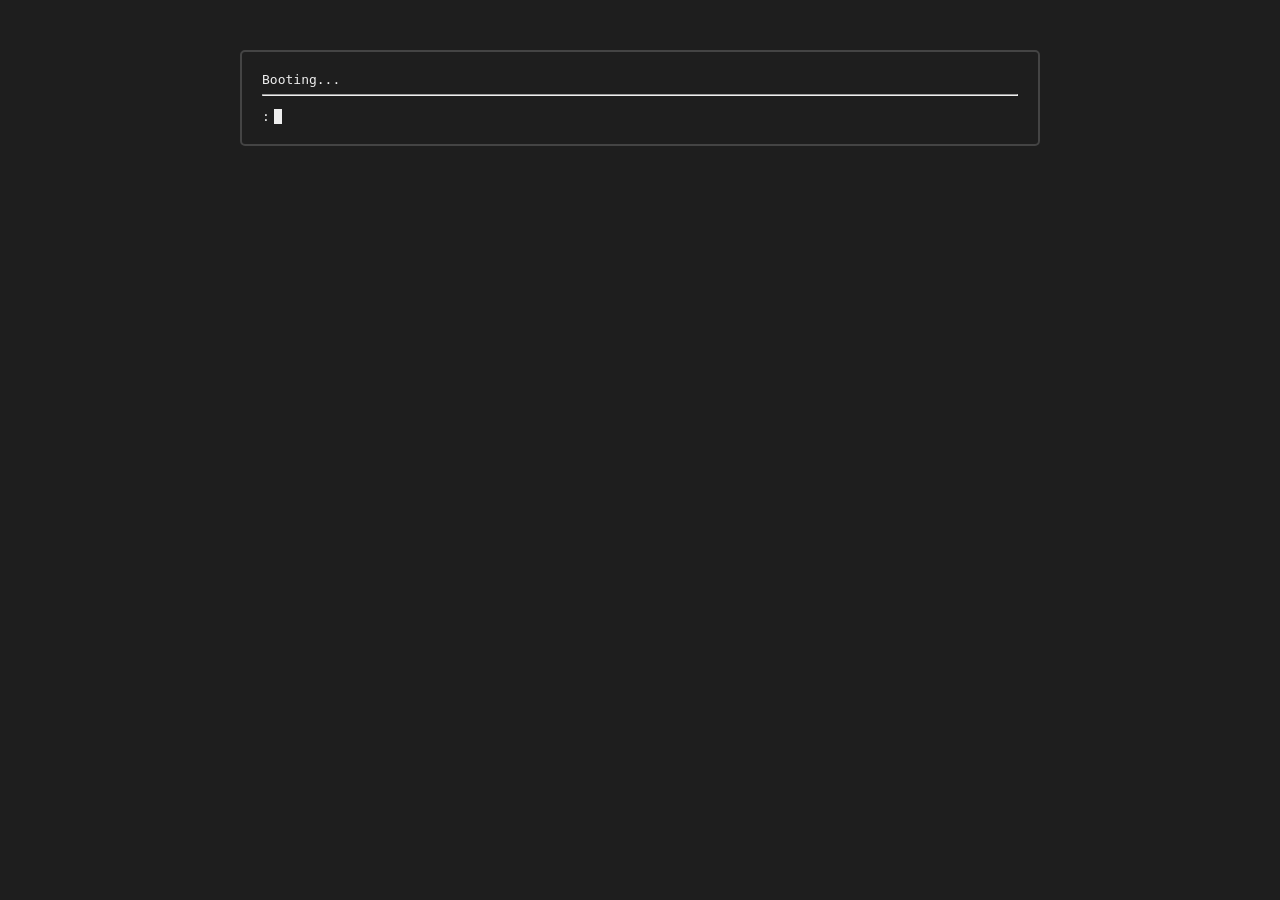
==== commit d0399a0e: "typo" ====
--- a/index.html
+++ b/index.html
@@ -19,7 +19,7 @@
       "<p>",
       "Loading profile...",
       "<br>",
-      "Hello, my name is Matthew Gambill, and I am a software engineer based in New York City. I pride myself on being a “fixer” who is passionate about performance, reliability, efficiency, and debugging, at scale. With over 15 years of industry experience, I have a proven track record for technical leadership, takling ambiguous problems, and building cross-functional relationships, all while driving team and org goals.",
+      "Hello, my name is Matthew Gambill, and I am a software engineer based in New York City. I pride myself on being a “fixer” who is passionate about performance, reliability, efficiency, and debugging, at scale. With over 15 years of industry experience, I have a proven track record for technical leadership, tackling ambiguous problems, and building cross-functional relationships, all while driving team and org goals.",
       "<br>",
       "<span class='success'>[SUCCESS]</span>",
       "<hr>",
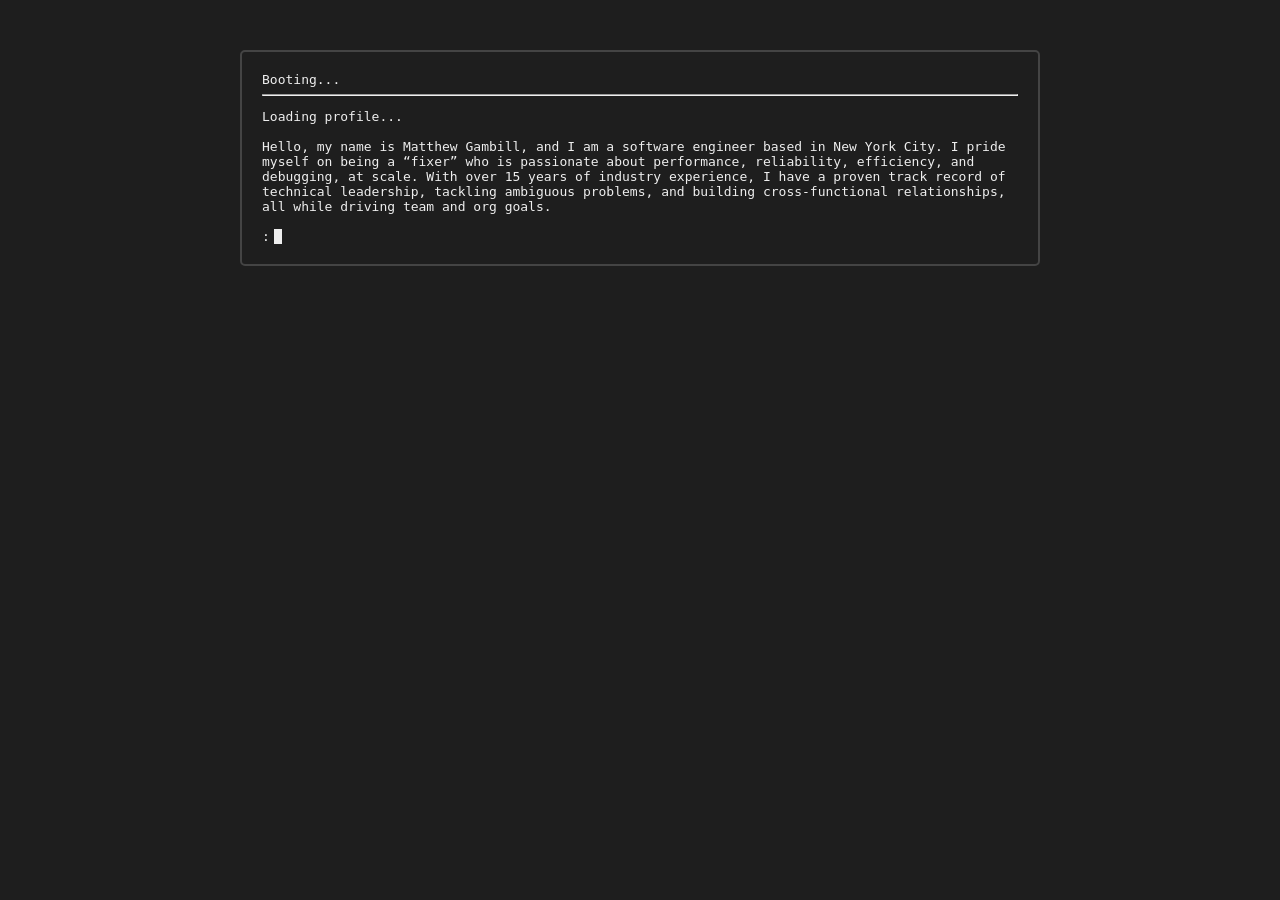
==== commit 0d82cf78: "update" ====
--- a/index.html
+++ b/index.html
@@ -19,7 +19,7 @@
       "<p>",
       "Loading profile...",
       "<br>",
-      "Hello, my name is Matthew Gambill, and I am a software engineer based in New York City. I pride myself on being a “fixer” who is passionate about performance, reliability, efficiency, and debugging, at scale. With over 15 years of industry experience, I have a proven track record for technical leadership, tackling ambiguous problems, and building cross-functional relationships, all while driving team and org goals.",
+      "Hello, my name is Matthew Gambill, and I am a software engineer based in New York City. I pride myself on being a “fixer” who is passionate about performance, reliability, efficiency, and debugging, at scale. With over 15 years of industry experience, I have a proven track record of technical leadership, tackling ambiguous problems, and building cross-functional relationships, all while driving team and org goals.",
       "<br>",
       "<span class='success'>[SUCCESS]</span>",
       "<hr>",
@@ -31,14 +31,14 @@
       
       "<p>",
       "<span class='highlight'>Meta (Formerly Facebook) 2017 - 2023</span>",
-      "<li>Spearheaded numerous cross-functional initiatives related to the startup performance of the Facebook iOS app, drastically improving launch time and responsiveness, for example, optimized dynamic communication between embedded binaries, moved tens of MBs of code out of the startup set, built tooling to find large build graph dependencies only referenced for a small subset of functionality, etc.</li>",
-      "<li>Delivered major stability wins by diagnosing and fixing \"super bugs,\" cutting top crashes and reducing %SAD (sad users) by up to 90% in the Messenger iOS app.</li>",
+      "<li>Led an end-to-end observability initiative for distributed ML workflows, implementing centralized telemetry collection, real-time performance visualization, and automated issue analysis to identify bottlenecks and provide actionable fixes.</li>",
+      "<li>Developed and deployed an auto-tuning system for ML workflow parameters, eliminating inefficient manual setups and significantly improving resource utilization across the organization.</li>",
       "<li>Drove critical ML infrastructure improvements through Python modularity tooling and dynamic dead-code analysis investigations, ultimately advancing distributed training and inference efficiency at scale.</li>",
-      "<li>Optimized Instagram’s machine learning inference engine, reducing query time by 5–10%.</li>",
-      "<li>Led efforts to clean up error-categorization pipelines for FBLearner to improve reliability, reduce over-aggregation, and deliver actionable data for debugging.</li>",
+      "<li>Re-architected the legacy iOS startup telemetry pipeline, reducing new span integration from weeks to days and restoring data reliability and trust among data scientists and management.</li>",
+      "<li>Delivered major stability wins by diagnosing and fixing “super bugs,” cutting top crashes and reducing %SAD (sad users) by up to 90% in the Messenger iOS app.</li>",
+      "<li>Optimized Instagram’s ML inference engine, significantly reducing query time.</li>",
+      "<li>Spearheaded numerous cross-functional initiatives related to the startup performance of the Facebook iOS app, significantly reducing startup time.</li>",
       "<li>Mentored senior engineers, contributing to their success by scoping projects and offering guidance on how to excel at Meta.</li>",
-      "<li>Gave tech talks at company-wide summits to share insights on the best practices for triaging and debugging complex crashes and reliability issues.</li>",
-      "<li>Consistently set the standard for engineering excellence by delivering unwieldy code refactors, performing in-depth code reviews, and leading bug fix-a-thons.</li>",
       "</p>",
 
       "<br>",
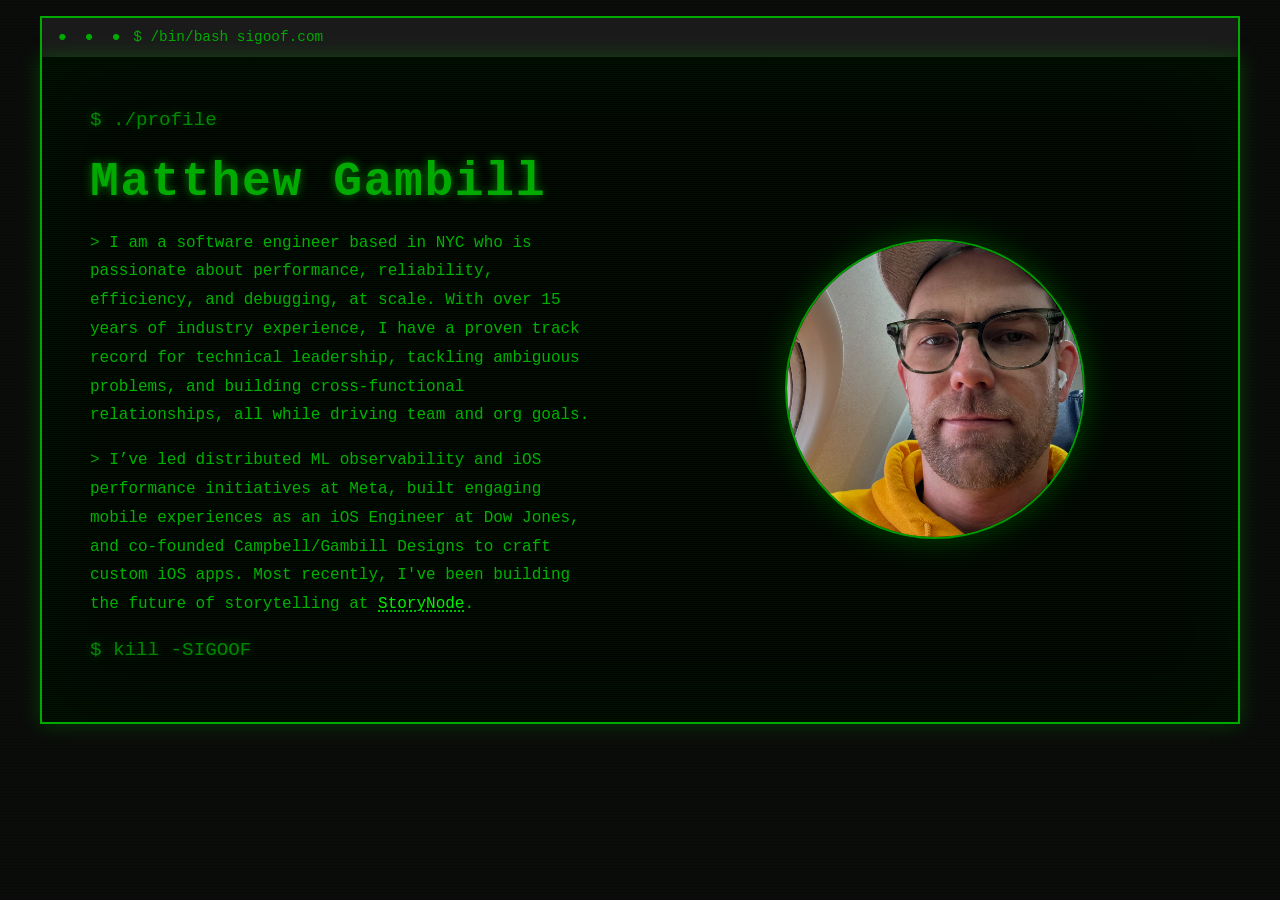
==== commit f938a1cb: "update to personal page" ====
--- a/index.html
+++ b/index.html
@@ -1,113 +1,33 @@
 <!DOCTYPE html>
 <html lang="en">
 <head>
-  <meta charset="UTF-8" />
-  <meta name="viewport" content="width=device-width, initial-scale=1.0"/>
-  <link rel="stylesheet" href="styles.css" />
-  <title>rs17b</title>
+    <meta charset="UTF-8">
+    <meta name="viewport" content="width=device-width, initial-scale=1.0">
+    <title>sigoof.com</title>
+    <link rel="stylesheet" href="styles.css">
 </head>
 <body>
-  <div class="terminal">
-    <div id="output"></div>
-    :<span id="cursor">|</span>
-  </div>
-  <script>
-    const lines = [
-      "Booting...",
-      "<hr>",
-      
-      "<p>",
-      "Loading profile...",
-      "<br>",
-      "Hello, my name is Matthew Gambill, and I am a software engineer based in New York City. I pride myself on being a “fixer” who is passionate about performance, reliability, efficiency, and debugging, at scale. With over 15 years of industry experience, I have a proven track record of technical leadership, tackling ambiguous problems, and building cross-functional relationships, all while driving team and org goals.",
-      "<br>",
-      "<span class='success'>[SUCCESS]</span>",
-      "<hr>",
-      "</p>",
-      
-      "<p>",
-      "Loading work experience...",
-      "</p>",
-      
-      "<p>",
-      "<span class='highlight'>Meta (Formerly Facebook) 2017 - 2023</span>",
-      "<li>Led an end-to-end observability initiative for distributed ML workflows, implementing centralized telemetry collection, real-time performance visualization, and automated issue analysis to identify bottlenecks and provide actionable fixes.</li>",
-      "<li>Developed and deployed an auto-tuning system for ML workflow parameters, eliminating inefficient manual setups and significantly improving resource utilization across the organization.</li>",
-      "<li>Drove critical ML infrastructure improvements through Python modularity tooling and dynamic dead-code analysis investigations, ultimately advancing distributed training and inference efficiency at scale.</li>",
-      "<li>Re-architected the legacy iOS startup telemetry pipeline, reducing new span integration from weeks to days and restoring data reliability and trust among data scientists and management.</li>",
-      "<li>Delivered major stability wins by diagnosing and fixing “super bugs,” cutting top crashes and reducing %SAD (sad users) by up to 90% in the Messenger iOS app.</li>",
-      "<li>Optimized Instagram’s ML inference engine, significantly reducing query time.</li>",
-      "<li>Spearheaded numerous cross-functional initiatives related to the startup performance of the Facebook iOS app, significantly reducing startup time.</li>",
-      "<li>Mentored senior engineers, contributing to their success by scoping projects and offering guidance on how to excel at Meta.</li>",
-      "</p>",
-
-      "<br>",
-      
-      "<p>",
-      "<span class='highlight'>Dow Jones and The Wall Street Journal 2013 - 2017</span>",
-      "<li>Consistently delivered high impact feature development, for example, real-time inline stock quotes, recommended and saved articles, and interactive inline photo and media playback, that drove engagement and user signups.</li>",
-      "<li>Led the refactoring efforts of the page layout system, enabling custom navigation and server driven section embedding.</li>",
-      "<li>Architected the initial version of the WSJ app for Apple Watch.</li>",
-      "<li>Advocated for increased efficiency including network usage, battery health, and crash reduction.</li>",
-      "</p>",
-      
-      "<br>",
-      
-      "<p>",
-      "<span class='highlight'>Campbell/Gambill Designs 2008 - 2013</span>",
-      "I cofounded an app development agency after the release of iPhoneOS 2.0 and the App Store in the Summer of 2008. My partner and I created and distributed dozens of apps during the agency's active years and partnered with clients to bring their visions to life. Some notable selections are listed below:",
-      "<p>",
-      "Attractions Magazine iOS and iPad App",
-      "This app was released with the introduction of the iPad and served as the digital hub for Attractions Magazine (a theme park publication specializing in Disney and Universal). It incorporated a store where users could buy individual magazine issues or subscribe on a yearly basis and receive issues as they were published. The app also allowed users to view Attractions Magazine's Twitter account, YouTube channel, and view and publish wait times for attractions at the various theme parks around the country.",
-      "</p>",
-      "<p>",
-      "Hidden Mickeys for Walt Disney World and Disneyland",
-      "We partnered with the author of the Hidden Mickey books (sold throughout the Disney theme parks), Steven Barrett, to bring his books to life. The apps utilized location and map services to guide users on hunts for hidden Mickeys throughout the Disney theme parks. The app also utilized Game Center to keep track of high scores and 100s of achievements.",     
-      "<br>",
-      "<span class='success'>[SUCCESS]</span>",
-      "<hr>",
-      "</p>", 
-      
-      "<p>",
-      "Loading skills...",
-      "</p>",
-      
-      "<p>",
-      "<li>C</li>",
-      "<li>C++</li>",
-      "<li>Objective-C</li>",
-      "<li>Swift</li>",
-      "<li>Python</li>",
-      "<li>ARM Assembly</li>",
-      "<li>Debugging</li>",
-      "<li>System Design</li>",
-      "<li>Mobile Application Architecture</li>",
-      "<li>Technical Leadership</li>",
-      "<br>",
-      "<span class='success'>[SUCCESS]</span>",
-      "<hr>",
-      "</p>",
-      
-      "<p>",
-      "Finished booting <span class='success'>[OK]</span>",
-      "</p>"
-    ];
-
-    const output = document.getElementById("output");
-    let lineIndex = 0;
-
-    function displayNextLine() {
-      if (lineIndex < lines.length) {
-        const lineElement = document.createElement("div");
-        lineElement.innerHTML = lines[lineIndex];
-        output.appendChild(lineElement);
-        lineIndex++;
-        setTimeout(() => {
-          displayNextLine();
-        }, Math.random() * 600);
-      }
-    }
-    displayNextLine();
-  </script>
+    <div class="terminal-header">
+        <!-- <span class="terminal-title">sigoof.com - /home/user/profile.sh</span> -->
+        <span class="terminal-title">$ /bin/bash sigoof.com</span>
+    </div>
+    <div class="container">
+        <section class="hero-section">
+            <div class="hero-content">
+                <div class="signal-prefix">$ ./profile</div>
+                <h1>Matthew Gambill</h1>
+                <p class="bio">
+                    I am a software engineer based in NYC who is passionate about performance, reliability, efficiency, and debugging, at scale. With over 15 years of industry experience, I have a proven track record for technical leadership, tackling ambiguous problems, and building cross-functional relationships, all while driving team and org goals.
+                </p>
+                <p class="bio">
+                    I’ve led distributed ML observability and iOS performance initiatives at Meta, built engaging mobile experiences as an iOS Engineer at Dow Jones, and co-founded Campbell/Gambill Designs to craft custom iOS apps. Most recently, I've been building the future of storytelling at <a href=https://storynode.ai>StoryNode</a>.
+                </p>
+                <div class="signal-prefix">$ kill -SIGOOF</div>
+            </div>
+            <div class="hero-image-wrapper">
+                <img src="images/selfie.jpeg" alt="Profile picture" class="hero-image">
+            </div>
+        </section>
+    </div>
 </body>
-</html>+</html>
--- a/styles.css
+++ b/styles.css
@@ -1,49 +1,287 @@
+* {
+    margin: 0;
+    padding: 0;
+    box-sizing: border-box;
+}
+
 body {
-  margin: 0;
-  margin-top: 50px;
-  margin-bottom: 50px;
-  padding: 0;
-  background-color: #1e1e1e;
-  font-family: monospace;
-  color: #eeeeee;
-  display: flex;
-  justify-content: center;
-  align-items: center;
-}
-
-.terminal {
-  width: 90%;
-  max-width: 800px;
-  background-color: #1e1e1e;
-  border: 2px solid #444;
-  border-radius: 5px;
-  padding: 20px;
-  box-sizing: border-box;
-  overflow-y: auto;
-}
-
-.highlight {
-  color: #ffd700;
-}
-
-.success {
-  color: #00ff00;
-}
-
-.error {
-  color: #ff4444;
-}
-
-#cursor {
-  display: inline-block;
-  width: 8px;
-  background-color: #eeeeee;
-  animation: blink 1s infinite;
-  margin-left: 4px;
-}
-
-@keyframes blink {
-  0%   { opacity: 1; }
-  50%  { opacity: 0; }
-  100% { opacity: 1; }
-}+    font-family: 'Courier New', Courier, monospace;
+    line-height: 1.6;
+    color: #00aa00;
+    background-color: #0a0a0a;
+    min-height: 100vh;
+    padding: 1rem;
+    background-image:
+        repeating-linear-gradient(
+            0deg,
+            rgba(0, 170, 0, 0.03) 0px,
+            transparent 1px,
+            transparent 2px,
+            rgba(0, 170, 0, 0.03) 3px
+        );
+    animation: scanline 8s linear infinite;
+}
+
+@keyframes scanline {
+    0% { background-position: 0 0; }
+    100% { background-position: 0 100%; }
+}
+
+.terminal-header {
+    background: #1a1a1a;
+    padding: 0.5rem 1rem;
+    border: 2px solid #00aa00;
+    border-bottom: none;
+    display: flex;
+    align-items: center;
+    gap: 0.5rem;
+    max-width: 1200px;
+    margin: 0 auto;
+    font-size: 0.9rem;
+}
+
+.terminal-header::before {
+    content: '● ● ●';
+    color: #00aa00;
+    letter-spacing: 0.3rem;
+}
+
+.terminal-title {
+    color: #00aa00;
+    flex-grow: 1;
+}
+
+.container {
+    max-width: 1200px;
+    margin: 0 auto 2rem;
+    padding: 2rem;
+    background: #000000;
+    border: 2px solid #00aa00;
+    border-top: none;
+    box-shadow: 0 0 20px rgba(0, 170, 0, 0.3),
+                inset 0 0 100px rgba(0, 170, 0, 0.05);
+    position: relative;
+}
+
+.container::before {
+    content: '';
+    position: absolute;
+    top: 0;
+    left: 0;
+    right: 0;
+    bottom: 0;
+    background: repeating-linear-gradient(
+        0deg,
+        rgba(0, 170, 0, 0.1) 0px,
+        transparent 2px
+    );
+    pointer-events: none;
+}
+
+.hero-section {
+    display: grid;
+    grid-template-columns: 1fr 1fr;
+    gap: 3rem;
+    align-items: center;
+    position: relative;
+    z-index: 1;
+}
+
+.hero-image-wrapper {
+    display: flex;
+    justify-content: center;
+    align-items: center;
+    position: relative;
+}
+
+.hero-image {
+    width: 300px;
+    height: 300px;
+    border-radius: 50%;
+    object-fit: cover;
+    border: 2px solid #00aa00;
+    box-shadow: 0 0 30px rgba(0, 170, 0, 0.4);
+    filter: contrast(1.1) brightness(0.9);
+    position: relative;
+    z-index: 1;
+}
+
+.hero-content {
+    padding: 1rem;
+    position: relative;
+    z-index: 1;
+}
+
+.signal-prefix {
+    color: #00aa00;
+    font-size: 1.2rem;
+    margin-bottom: 0.5rem;
+    opacity: 0.8;
+    text-shadow: 0 0 10px rgba(0, 170, 0, 0.5);
+}
+
+h1 {
+    font-size: 3rem;
+    margin-bottom: 0.5rem;
+    color: #00aa00;
+    font-weight: 700;
+    letter-spacing: 0.1rem;
+    text-shadow: 0 0 10px rgba(0, 170, 0, 0.7);
+}
+
+.subtitle {
+    color: #008800;
+    font-size: 1rem;
+    margin-bottom: 1.5rem;
+    opacity: 0.9;
+}
+
+.bio {
+    font-size: 1rem;
+    color: #00bb00;
+    margin-bottom: 1rem;
+    line-height: 1.8;
+    opacity: 0.95;
+}
+
+.bio::before {
+    content: '> ';
+    color: #00aa00;
+}
+
+.bio a {
+    color: #00ff00;
+    text-decoration: underline;
+    text-decoration-style: dotted;
+    text-underline-offset: 3px;
+    transition: all 0.2s ease;
+}
+
+.bio a:hover {
+    color: #00ff00;
+    text-shadow: 0 0 8px rgba(0, 255, 0, 0.8);
+    text-decoration-style: solid;
+}
+
+.social-links {
+    display: flex;
+    gap: 1rem;
+    flex-wrap: wrap;
+    margin-top: 2rem;
+}
+
+.social-links a {
+    display: inline-flex;
+    align-items: center;
+    gap: 0.5rem;
+    padding: 0.75rem 1.5rem;
+    color: #000000;
+    background-color: #00aa00;
+    text-decoration: none;
+    border: 3px solid #00aa00;
+    font-weight: 700;
+    text-transform: uppercase;
+    letter-spacing: 0.1rem;
+    position: relative;
+    transition: all 0.2s ease;
+    box-shadow: 0 0 10px rgba(0, 170, 0, 0.5);
+}
+
+.social-links a img {
+    width: 20px;
+    height: 20px;
+    flex-shrink: 0;
+    filter: brightness(0);
+}
+
+
+.social-links a:hover {
+    background-color: #000000;
+    color: #00aa00;
+    box-shadow: 0 0 20px rgba(0, 170, 0, 0.8),
+                inset 0 0 10px rgba(0, 170, 0, 0.3);
+    transform: translateY(-2px);
+}
+
+.social-links a:hover img {
+    filter: invert(48%) sepia(79%) saturate(2476%) hue-rotate(86deg) brightness(118%) contrast(119%);
+}
+
+.social-links a:active {
+    transform: translateY(0);
+    box-shadow: 0 0 10px rgba(0, 170, 0, 0.5);
+}
+
+@media (max-width: 768px) {
+    body {
+        padding: 0.5rem;
+    }
+
+    .terminal-header {
+        font-size: 0.8rem;
+        padding: 0.5rem;
+    }
+
+    .hero-section {
+        grid-template-columns: 1fr;
+        gap: 2rem;
+    }
+
+    .hero-image-wrapper {
+        order: -1;
+    }
+
+    .hero-image {
+        width: 250px;
+        height: 250px;
+    }
+
+    h1 {
+        font-size: 2rem;
+    }
+
+    .subtitle {
+        text-align: center;
+    }
+
+    .bio {
+        font-size: 0.95rem;
+    }
+
+    .container {
+        padding: 1.5rem 1rem;
+    }
+
+    .social-links {
+        flex-direction: column;
+        align-items: stretch;
+    }
+
+    .social-links a {
+        text-align: center;
+    }
+}
+
+@media (max-width: 480px) {
+    .hero-image {
+        width: 200px;
+        height: 200px;
+    }
+
+    h1 {
+        font-size: 1.75rem;
+    }
+
+    .hero-content {
+        padding: 0;
+    }
+
+    .container {
+        padding: 1rem;
+    }
+
+    .social-links a {
+        font-size: 0.85rem;
+        padding: 0.6rem 1rem;
+    }
+}
